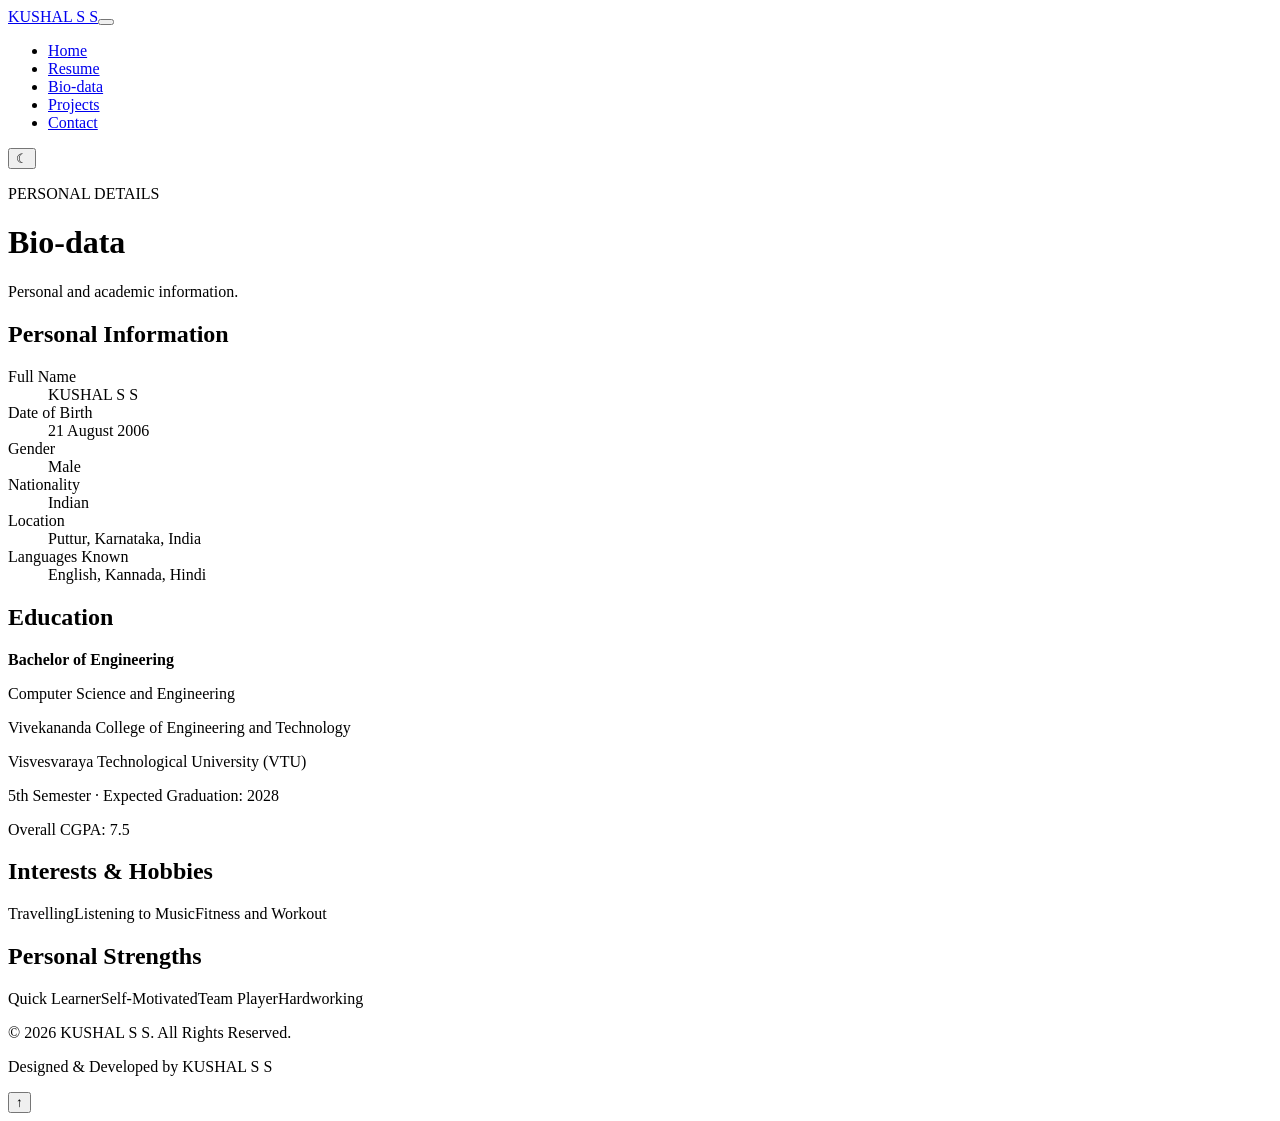
==== biodata.html @ a92ab9f3 "Add files via upload" ====
<!DOCTYPE html>
<html lang="en"><head><meta charset="UTF-8"><meta name="viewport" content="width=device-width, initial-scale=1.0"><meta name="description" content="Personal bio-data of Kushal S S."><title>Bio-data | Kushal S S</title><link rel="preconnect" href="https://fonts.googleapis.com"><link rel="preconnect" href="https://fonts.gstatic.com" crossorigin><link href="https://fonts.googleapis.com/css2?family=Inter:wght@400;500;600;700;800&display=swap" rel="stylesheet"><link rel="stylesheet" href="css/style.css"><script src="https://code.jquery.com/jquery-3.7.1.min.js"></script><script defer src="js/script.js"></script></head>
<body><header class="site-header"><nav class="navbar container" aria-label="Main navigation"><a class="brand" href="index.html">KUSHAL S S</a><button class="menu-toggle" aria-label="Open navigation menu" aria-expanded="false"><span></span><span></span><span></span></button><ul class="nav-links"><li><a href="index.html">Home</a></li><li><a href="resume.html">Resume</a></li><li><a class="active" href="biodata.html">Bio-data</a></li><li><a href="projects.html">Projects</a></li><li><a href="contact.html">Contact</a></li></ul><button class="theme-toggle" type="button" aria-label="Toggle light and dark theme">☾</button></nav></header>
<main class="section container"><div class="page-heading reveal"><p class="eyebrow">PERSONAL DETAILS</p><h1>Bio-data</h1><p>Personal and academic information.</p></div>
<div class="bio-layout"><section class="content-card reveal"><h2>Personal Information</h2><dl class="bio-list"><div><dt>Full Name</dt><dd>KUSHAL S S</dd></div><div><dt>Date of Birth</dt><dd>21 August 2006</dd></div><div><dt>Gender</dt><dd>Male</dd></div><div><dt>Nationality</dt><dd>Indian</dd></div><div><dt>Location</dt><dd>Puttur, Karnataka, India</dd></div><div><dt>Languages Known</dt><dd>English, Kannada, Hindi</dd></div></dl></section>
<section class="content-card reveal"><h2>Education</h2><div class="timeline-item"><span class="timeline-dot"></span><strong>Bachelor of Engineering</strong><p>Computer Science and Engineering</p><p>Vivekananda College of Engineering and Technology</p><p>Visvesvaraya Technological University (VTU)</p><p>5th Semester · Expected Graduation: 2028</p><p>Overall CGPA: 7.5</p></div></section>
<section class="content-card reveal"><h2>Interests &amp; Hobbies</h2><div class="tag-list"><span>Travelling</span><span>Listening to Music</span><span>Fitness and Workout</span></div></section>
<section class="content-card reveal"><h2>Personal Strengths</h2><div class="tag-list"><span>Quick Learner</span><span>Self-Motivated</span><span>Team Player</span><span>Hardworking</span></div></section></div>
</main><footer class="site-footer"><div class="container footer-inner"><p>© 2026 KUSHAL S S. All Rights Reserved.</p><p>Designed &amp; Developed by KUSHAL S S</p></div></footer><button class="back-to-top" aria-label="Back to top">↑</button></body></html>
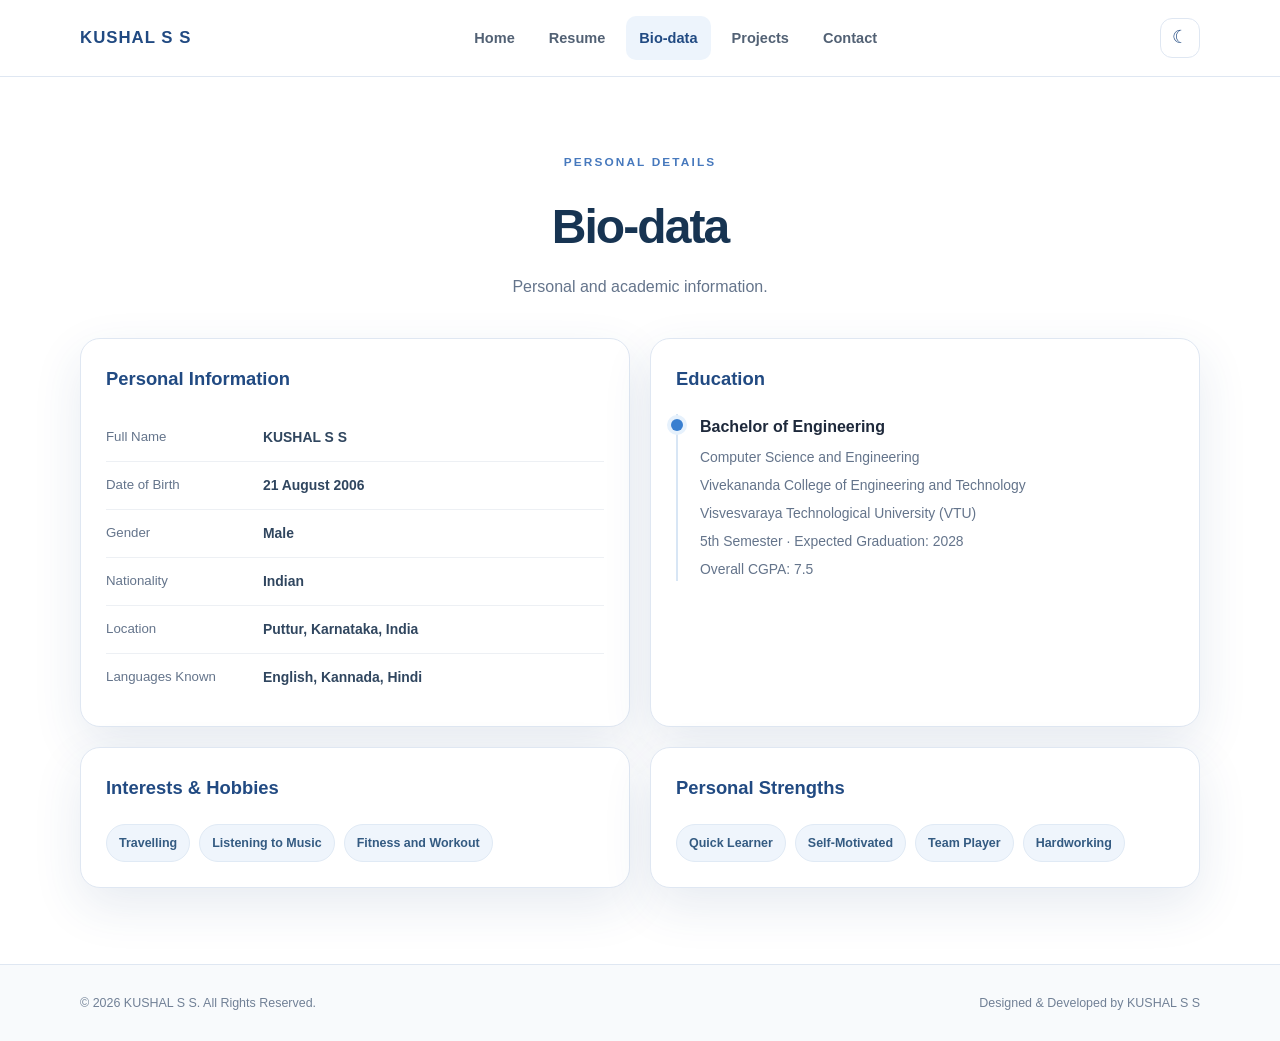
==== commit 809abeaf: "Update biodata.html" ====
--- a/biodata.html
+++ b/biodata.html
@@ -1,9 +1,198 @@
 <!DOCTYPE html>
-<html lang="en"><head><meta charset="UTF-8"><meta name="viewport" content="width=device-width, initial-scale=1.0"><meta name="description" content="Personal bio-data of Kushal S S."><title>Bio-data | Kushal S S</title><link rel="preconnect" href="https://fonts.googleapis.com"><link rel="preconnect" href="https://fonts.gstatic.com" crossorigin><link href="https://fonts.googleapis.com/css2?family=Inter:wght@400;500;600;700;800&display=swap" rel="stylesheet"><link rel="stylesheet" href="css/style.css"><script src="https://code.jquery.com/jquery-3.7.1.min.js"></script><script defer src="js/script.js"></script></head>
-<body><header class="site-header"><nav class="navbar container" aria-label="Main navigation"><a class="brand" href="index.html">KUSHAL S S</a><button class="menu-toggle" aria-label="Open navigation menu" aria-expanded="false"><span></span><span></span><span></span></button><ul class="nav-links"><li><a href="index.html">Home</a></li><li><a href="resume.html">Resume</a></li><li><a class="active" href="biodata.html">Bio-data</a></li><li><a href="projects.html">Projects</a></li><li><a href="contact.html">Contact</a></li></ul><button class="theme-toggle" type="button" aria-label="Toggle light and dark theme">☾</button></nav></header>
-<main class="section container"><div class="page-heading reveal"><p class="eyebrow">PERSONAL DETAILS</p><h1>Bio-data</h1><p>Personal and academic information.</p></div>
-<div class="bio-layout"><section class="content-card reveal"><h2>Personal Information</h2><dl class="bio-list"><div><dt>Full Name</dt><dd>KUSHAL S S</dd></div><div><dt>Date of Birth</dt><dd>21 August 2006</dd></div><div><dt>Gender</dt><dd>Male</dd></div><div><dt>Nationality</dt><dd>Indian</dd></div><div><dt>Location</dt><dd>Puttur, Karnataka, India</dd></div><div><dt>Languages Known</dt><dd>English, Kannada, Hindi</dd></div></dl></section>
-<section class="content-card reveal"><h2>Education</h2><div class="timeline-item"><span class="timeline-dot"></span><strong>Bachelor of Engineering</strong><p>Computer Science and Engineering</p><p>Vivekananda College of Engineering and Technology</p><p>Visvesvaraya Technological University (VTU)</p><p>5th Semester · Expected Graduation: 2028</p><p>Overall CGPA: 7.5</p></div></section>
-<section class="content-card reveal"><h2>Interests &amp; Hobbies</h2><div class="tag-list"><span>Travelling</span><span>Listening to Music</span><span>Fitness and Workout</span></div></section>
-<section class="content-card reveal"><h2>Personal Strengths</h2><div class="tag-list"><span>Quick Learner</span><span>Self-Motivated</span><span>Team Player</span><span>Hardworking</span></div></section></div>
-</main><footer class="site-footer"><div class="container footer-inner"><p>© 2026 KUSHAL S S. All Rights Reserved.</p><p>Designed &amp; Developed by KUSHAL S S</p></div></footer><button class="back-to-top" aria-label="Back to top">↑</button></body></html>
+<html lang="en">
+
+<head>
+  <meta charset="UTF-8">
+  <meta name="viewport" content="width=device-width, initial-scale=1.0">
+  <meta name="description" content="Personal bio-data of Kushal S S.">
+
+  <title>Bio-data | Kushal S S</title>
+
+  <link rel="preconnect" href="https://fonts.googleapis.com">
+  <link rel="preconnect" href="https://fonts.gstatic.com" crossorigin>
+
+  <link href="https://fonts.googleapis.com/css2?family=Inter:wght@400;500;600;700;800&display=swap" rel="stylesheet">
+
+  <!-- Correct CSS path -->
+  <link rel="stylesheet" href="style.css">
+
+  <script src="https://code.jquery.com/jquery-3.7.1.min.js"></script>
+
+  <!-- Correct JavaScript path -->
+  <script defer src="script.js"></script>
+
+</head>
+
+<body>
+
+  <header class="site-header">
+
+    <nav class="navbar container" aria-label="Main navigation">
+
+      <a class="brand" href="index.html">KUSHAL S S</a>
+
+      <button class="menu-toggle" aria-label="Open navigation menu" aria-expanded="false">
+        <span></span>
+        <span></span>
+        <span></span>
+      </button>
+
+      <ul class="nav-links">
+        <li><a href="index.html">Home</a></li>
+        <li><a href="resume.html">Resume</a></li>
+        <li><a class="active" href="biodata.html">Bio-data</a></li>
+        <li><a href="projects.html">Projects</a></li>
+        <li><a href="contact.html">Contact</a></li>
+      </ul>
+
+      <button class="theme-toggle" type="button" aria-label="Toggle light and dark theme">
+        ☾
+      </button>
+
+    </nav>
+
+  </header>
+
+  <main class="section container">
+
+    <div class="page-heading reveal">
+
+      <p class="eyebrow">PERSONAL DETAILS</p>
+
+      <h1>Bio-data</h1>
+
+      <p>Personal and academic information.</p>
+
+    </div>
+
+    <div class="bio-layout">
+
+      <!-- Personal Information -->
+
+      <section class="content-card reveal">
+
+        <h2>Personal Information</h2>
+
+        <dl class="bio-list">
+
+          <div>
+            <dt>Full Name</dt>
+            <dd>KUSHAL S S</dd>
+          </div>
+
+          <div>
+            <dt>Date of Birth</dt>
+            <dd>21 August 2006</dd>
+          </div>
+
+          <div>
+            <dt>Gender</dt>
+            <dd>Male</dd>
+          </div>
+
+          <div>
+            <dt>Nationality</dt>
+            <dd>Indian</dd>
+          </div>
+
+          <div>
+            <dt>Location</dt>
+            <dd>Puttur, Karnataka, India</dd>
+          </div>
+
+          <div>
+            <dt>Languages Known</dt>
+            <dd>English, Kannada, Hindi</dd>
+          </div>
+
+        </dl>
+
+      </section>
+
+      <!-- Education -->
+
+      <section class="content-card reveal">
+
+        <h2>Education</h2>
+
+        <div class="timeline-item">
+
+          <span class="timeline-dot"></span>
+
+          <strong>Bachelor of Engineering</strong>
+
+          <p>Computer Science and Engineering</p>
+
+          <p>Vivekananda College of Engineering and Technology</p>
+
+          <p>Visvesvaraya Technological University (VTU)</p>
+
+          <p>5th Semester · Expected Graduation: 2028</p>
+
+          <p>Overall CGPA: 7.5</p>
+
+        </div>
+
+      </section>
+
+      <!-- Interests and Hobbies -->
+
+      <section class="content-card reveal">
+
+        <h2>Interests &amp; Hobbies</h2>
+
+        <div class="tag-list">
+
+          <span>Travelling</span>
+
+          <span>Listening to Music</span>
+
+          <span>Fitness and Workout</span>
+
+        </div>
+
+      </section>
+
+      <!-- Personal Strengths -->
+
+      <section class="content-card reveal">
+
+        <h2>Personal Strengths</h2>
+
+        <div class="tag-list">
+
+          <span>Quick Learner</span>
+
+          <span>Self-Motivated</span>
+
+          <span>Team Player</span>
+
+          <span>Hardworking</span>
+
+        </div>
+
+      </section>
+
+    </div>
+
+  </main>
+
+  <footer class="site-footer">
+
+    <div class="container footer-inner">
+
+      <p>© 2026 KUSHAL S S. All Rights Reserved.</p>
+
+      <p>Designed &amp; Developed by KUSHAL S S</p>
+
+    </div>
+
+  </footer>
+
+  <button class="back-to-top" aria-label="Back to top">
+    ↑
+  </button>
+
+</body>
+
+</html
--- a/style.css
+++ b/style.css
@@ -0,0 +1,26 @@
+/* Kushal S S Portfolio — shared styles */
+:root{--navy:#214a82;--navy-deep:#17365f;--blue:#397fd0;--ink:#1e293b;--muted:#64748b;--line:#dfe7f2;--surface:#fff;--soft:#f2f6ff;--accent:#dcecff;--violet:#7657c8;--teal:#1d9b9a;--coral:#ef8b72;--shadow:0 18px 50px rgba(36,70,125,.11);--radius:20px}
+*{box-sizing:border-box}html{scroll-behavior:smooth}body{margin:0;font-family:Inter,Arial,sans-serif;color:var(--ink);background:var(--surface);line-height:1.65}a{color:inherit;text-decoration:none}button,input,textarea{font:inherit}.container{width:min(1120px,calc(100% - 40px));margin-inline:auto}
+.site-header{position:sticky;top:0;z-index:100;background:rgba(255,255,255,.94);backdrop-filter:blur(14px);border-bottom:1px solid var(--line)}.navbar{min-height:76px;display:flex;align-items:center;justify-content:space-between;gap:24px}.brand{font-weight:800;letter-spacing:.06em;color:var(--navy);font-size:1.05rem;white-space:nowrap}.nav-links{display:flex;align-items:center;gap:8px;list-style:none;padding:0;margin:0}.nav-links a{display:block;padding:10px 13px;color:#526174;font-size:.91rem;font-weight:600;border-radius:10px;transition:.2s}.nav-links a:hover,.nav-links a.active{color:var(--navy);background:#edf4fc}.theme-toggle,.menu-toggle{border:1px solid var(--line);background:#fff;color:var(--navy);width:40px;height:40px;border-radius:12px;cursor:pointer;font-size:1.1rem}.menu-toggle{display:none;flex-direction:column;justify-content:center;align-items:center;gap:5px}.menu-toggle span{width:18px;height:2px;background:var(--navy);display:block;border-radius:4px}
+.hero{min-height:610px;display:grid;grid-template-columns:1.25fr .75fr;align-items:center;gap:60px;padding-block:76px;position:relative}.hero:before{content:"";position:absolute;z-index:-1;left:-9vw;top:35px;width:42vw;height:430px;background:radial-gradient(ellipse,rgba(91,145,220,.13),rgba(91,145,220,0) 70%);pointer-events:none}.eyebrow{font-size:.74rem;font-weight:800;letter-spacing:.18em;color:var(--blue);margin:0 0 14px}.hero h1{font-size:clamp(2.5rem,5vw,4.5rem);line-height:1.08;letter-spacing:-.055em;margin:0 0 14px;color:#142d4c}.hero h1 span{display:block;color:var(--navy)}.hero h2{font-size:1.2rem;color:#405873;margin:0 0 18px;font-weight:650}.hero-text{max-width:610px;color:var(--muted);font-size:1.04rem}.hero-actions{display:flex;align-items:center;gap:13px;flex-wrap:wrap;margin-top:30px}.button{display:inline-flex;align-items:center;justify-content:center;gap:9px;padding:12px 19px;border-radius:11px;font-weight:700;font-size:.9rem;border:1px solid transparent;cursor:pointer;transition:transform .2s,box-shadow .2s,background .2s}.button:hover{transform:translateY(-3px);box-shadow:0 10px 24px rgba(23,59,103,.15)}.button-primary{background:var(--navy);color:#fff}.button-outline{border-color:#cbd8e7;color:var(--navy);background:#fff}.button-light{background:#fff;color:var(--navy)}.text-link{font-weight:700;color:var(--navy);padding:10px}.hero-meta{display:flex;flex-wrap:wrap;gap:22px;margin-top:35px;color:#63758a;font-size:.84rem}.hero-meta a{color:var(--navy)}.hero-photo-wrap{justify-self:center;text-align:center}.photo-ring{width:min(330px,70vw);aspect-ratio:1;border-radius:50%;padding:10px;background:linear-gradient(135deg,#5b9ce5 0%,#8b70d6 48%,#ef9a82 100%);box-shadow:0 24px 55px rgba(72,103,169,.24)}.photo-ring img{width:100%;height:100%;object-fit:cover;object-position:center 35%;border-radius:50%;border:5px solid white}.photo-caption{display:inline-block;margin-top:18px;padding:8px 15px;border-radius:30px;background:linear-gradient(90deg,#edf4ff,#f3efff);color:var(--navy);font-size:.78rem;font-weight:700}
+.section{padding-block:76px}.section-soft{background:var(--soft);padding-block:35px}.fact-grid{display:grid;grid-template-columns:repeat(4,1fr);gap:16px}.fact-card{background:#fff;border:1px solid var(--line);padding:21px;border-radius:16px;display:grid;gap:3px;box-shadow:0 8px 22px rgba(25,55,88,.045);border-top:3px solid #78a8e3}.fact-card:nth-child(2){border-top-color:#9278d7}.fact-card:nth-child(3){border-top-color:#56aaa7}.fact-card:nth-child(4){border-top-color:#ed9a7e}.fact-icon{font-size:1.25rem}.fact-card strong{color:var(--navy);font-size:1.05rem}.fact-card span:last-child{font-size:.78rem;color:var(--muted)}.section-heading,.page-heading{text-align:center;max-width:680px;margin:0 auto 42px}.section-heading h2,.page-heading h1{font-size:clamp(2rem,4vw,3rem);letter-spacing:-.04em;color:#173452;margin:0 0 8px}.section-heading>p:last-child,.page-heading>p:not(.eyebrow){color:var(--muted);margin:0}.skill-preview-grid{display:grid;grid-template-columns:repeat(3,1fr);gap:18px}.skill-card,.content-card{padding:25px;border:1px solid var(--line);border-radius:var(--radius);background:#fff;box-shadow:var(--shadow)}.skill-card-top{display:flex;align-items:center;gap:13px}.skill-card h3{margin:0;color:var(--navy)}.skill-card p{color:var(--muted);font-size:.91rem}.skill-symbol{width:42px;height:42px;display:grid;place-items:center;background:linear-gradient(135deg,#e6f1ff,#f0eaff);color:#315f9b;border-radius:12px;font-weight:800}.level-pill,.status-pill{display:inline-flex;align-items:center;padding:5px 10px;border-radius:30px;background:#edf5ff;color:#245b91;font-size:.72rem;font-weight:750}.center-action{text-align:center;margin-top:28px}.cta-section{background:linear-gradient(115deg,#214a82 0%,#426fc0 52%,#7657c8 100%);color:white;padding:48px 0;position:relative;overflow:hidden}.cta-section:after{content:"";position:absolute;width:280px;height:280px;border:1px solid rgba(255,255,255,.18);border-radius:50%;right:8%;top:-150px;box-shadow:0 0 0 35px rgba(255,255,255,.04),0 0 0 75px rgba(255,255,255,.035)}.cta-inner{position:relative;z-index:1}.cta-inner{display:flex;align-items:center;justify-content:space-between;gap:24px}.cta-inner .eyebrow{color:#c5ddf7}.cta-inner h2{font-size:1.8rem;margin:0}.cta-inner p:last-child{margin:4px 0 0;color:#d5e4f4}
+.site-footer{border-top:1px solid var(--line);background:#f8fafc}.footer-inner{min-height:76px;display:flex;align-items:center;justify-content:space-between;gap:18px;color:#718096;font-size:.78rem}.footer-inner p{margin:0}
+.page-heading{margin-bottom:38px}.page-heading .button{margin-top:22px}.resume-sheet{max-width:880px;margin:auto;padding:clamp(24px,5vw,55px);border:1px solid var(--line);border-radius:8px;background:white;box-shadow:var(--shadow);color:#27364a}.resume-header{display:flex;justify-content:space-between;gap:25px;padding-bottom:24px;border-bottom:2px solid var(--navy)}.resume-header h2{font-size:2rem;letter-spacing:.04em;color:var(--navy);margin:0}.resume-role{margin:3px 0;color:#526b85;font-weight:650}.resume-contact{display:grid;text-align:right;align-content:center;font-size:.8rem;color:#526174}.resume-contact a{color:#245f9d}.resume-section{padding:20px 0 5px;border-bottom:1px solid #e8edf3}.resume-section:last-child{border:0}.resume-section h3{font-size:.92rem;text-transform:uppercase;letter-spacing:.12em;color:var(--navy);margin:0 0 11px}.resume-section p,.resume-item{font-size:.88rem;color:#526174;margin:5px 0}.resume-item p{margin:5px 0}.item-heading{display:flex;justify-content:space-between;gap:12px;color:#263b54}.item-heading span{font-size:.78rem;color:#52749b;font-weight:700;white-space:nowrap}.resume-item ul{margin:7px 0;padding-left:20px}.resume-skill-groups{display:grid;grid-template-columns:1fr 1fr;gap:14px}.resume-skill-groups>div{padding:13px;background:#f7f9fc;border-radius:10px}.resume-skill-groups strong{color:#2a4059;font-size:.86rem}.resume-skill-groups p{margin:4px 0}.note-box{max-width:880px;margin:20px auto 0;padding:14px 18px;border-radius:12px;background:#edf5ff;color:#365b82;font-size:.84rem}
+.bio-layout{display:grid;grid-template-columns:1fr 1fr;gap:20px}.content-card h2{font-size:1.15rem;color:var(--navy);margin:0 0 20px}.bio-list{margin:0}.bio-list div{display:grid;grid-template-columns:145px 1fr;gap:12px;padding:12px 0;border-bottom:1px solid #edf0f4}.bio-list div:last-child{border:0}.bio-list dt{font-size:.83rem;color:var(--muted)}.bio-list dd{margin:0;font-weight:650;color:#30465f;font-size:.87rem}.timeline-item{position:relative;padding-left:22px;border-left:2px solid #d8e6f5}.timeline-item p{margin:5px 0;color:var(--muted);font-size:.87rem}.timeline-dot{position:absolute;left:-7px;top:5px;width:12px;height:12px;border-radius:50%;background:var(--blue);box-shadow:0 0 0 4px #e6f1fc}.tag-list{display:flex;flex-wrap:wrap;gap:9px}.tag-list span{padding:8px 12px;background:#eff5fc;border:1px solid #e0eaf5;color:#345b82;border-radius:30px;font-size:.78rem;font-weight:650}
+.project-card{max-width:900px;margin:auto;display:grid;grid-template-columns:90px 1fr;gap:24px;padding:32px;border:1px solid var(--line);border-radius:var(--radius);box-shadow:var(--shadow);background:linear-gradient(135deg,#fff 0%,#f8faff 100%);border-top:4px solid #6c8fd0}.project-number{font-size:2.4rem;font-weight:800;color:#d5e4f4}.project-topline{display:flex;justify-content:space-between;align-items:center;gap:10px;flex-wrap:wrap}.status-pill{background:#fff7e8;color:#94611a}.status-dot{width:7px;height:7px;border-radius:50%;background:#e7a12d;margin-right:7px}.project-type{font-size:.75rem;color:var(--muted);font-weight:650}.project-content h2{font-size:1.6rem;color:var(--navy);margin:15px 0 9px}.project-content>p{color:var(--muted);font-size:.92rem}.project-foot{display:flex;justify-content:space-between;gap:15px;border-top:1px solid var(--line);padding-top:15px;margin-top:22px;color:#718096;font-size:.77rem}.empty-project-note{display:flex;align-items:center;justify-content:center;gap:12px;color:#7b8ca0;margin:32px auto 0}.empty-project-note span{color:#4d82b8}
+.contact-layout{display:grid;grid-template-columns:.8fr 1.2fr;gap:20px;align-items:start}.contact-info{display:grid;gap:12px}.contact-row{display:flex;align-items:center;gap:13px;padding:13px 0;border-bottom:1px solid #edf0f4}.contact-row:last-child{border:0}.contact-icon{width:42px;height:42px;display:grid;place-items:center;background:linear-gradient(135deg,#e4f0ff,#eee9ff);border-radius:12px;color:var(--navy);font-weight:800}.contact-row span:last-child{display:grid}.contact-row small{color:var(--muted);font-size:.75rem}.contact-row strong{font-size:.86rem;color:#2e4763;overflow-wrap:anywhere}.form-intro{font-size:.83rem;color:var(--muted);margin-top:-12px}.contact-form{display:grid;gap:9px}.contact-form label{font-size:.8rem;font-weight:700;color:#3b526b;margin-top:6px}.contact-form input,.contact-form textarea{width:100%;border:1px solid #dce4ed;border-radius:10px;padding:12px 13px;background:#fbfcfe;color:var(--ink);outline:none}.contact-form input:focus,.contact-form textarea:focus{border-color:#6b9ccc;box-shadow:0 0 0 3px #e8f2fc}.contact-form textarea{resize:vertical}.contact-form .button{margin-top:9px;justify-self:start}.form-status{font-size:.78rem;color:#63758a;margin:3px 0 0}.back-to-top{position:fixed;right:22px;bottom:22px;width:44px;height:44px;border:0;border-radius:14px;background:var(--navy);color:white;font-size:1.25rem;box-shadow:0 8px 22px rgba(23,59,103,.25);cursor:pointer;opacity:0;visibility:hidden;transform:translateY(10px);transition:.25s;z-index:80}.back-to-top.visible{opacity:1;visibility:visible;transform:translateY(0)}
+.reveal{opacity:0;transform:translateY(18px);transition:opacity .65s ease,transform .65s ease}.reveal.is-visible{opacity:1;transform:translateY(0)}
+/* Dark mode is optional and user-controlled; light mode remains the default. */
+body.dark-theme{--ink:#e5edf7;--muted:#a9b8ca;--line:#2c4058;--surface:#101d2d;--soft:#15253a;background:#101d2d;color:#e5edf7}body.dark-theme .site-header{background:rgba(16,29,45,.95)}body.dark-theme .brand,body.dark-theme .nav-links a.active,body.dark-theme .nav-links a:hover,body.dark-theme .section-heading h2,body.dark-theme .page-heading h1,body.dark-theme .hero h1,body.dark-theme .hero h2,body.dark-theme .hero h1 span{color:#d8eaff}body.dark-theme .nav-links a{color:#a9b8ca}body.dark-theme .theme-toggle,body.dark-theme .menu-toggle,body.dark-theme .button-outline,body.dark-theme .fact-card,body.dark-theme .skill-card,body.dark-theme .content-card,body.dark-theme .project-card,body.dark-theme .resume-sheet{background:#172a40;color:#e5edf7;border-color:#30465f}body.dark-theme .fact-card strong,body.dark-theme .skill-card h3,body.dark-theme .content-card h2,body.dark-theme .project-content h2{color:#d8eaff}body.dark-theme .site-footer{background:#132238}body.dark-theme .resume-sheet{color:#e5edf7}body.dark-theme .resume-section p,body.dark-theme .resume-item,body.dark-theme .resume-contact,body.dark-theme .bio-list dd,body.dark-theme .contact-row strong{color:#c0cede}body.dark-theme .resume-skill-groups>div,body.dark-theme .contact-form input,body.dark-theme .contact-form textarea{background:#20354d;color:#e5edf7;border-color:#3b526b}body.dark-theme .photo-caption{background:#20354d;color:#d8eaff}
+@media(max-width:850px){.navbar{gap:12px}.menu-toggle{display:flex;order:3}.theme-toggle{order:2;margin-left:auto}.nav-links{display:none;position:absolute;top:75px;left:0;right:0;background:var(--surface);padding:14px 20px 20px;border-bottom:1px solid var(--line);box-shadow:0 14px 20px rgba(20,40,60,.08);flex-direction:column;align-items:stretch}.nav-links.open{display:flex}.nav-links a{padding:12px}.hero{gap:30px;min-height:auto;padding-block:65px}.fact-grid{grid-template-columns:repeat(2,1fr)}}
+@media(max-width:650px){.container{width:min(100% - 30px,1120px)}.hero{grid-template-columns:1fr;text-align:center;padding-block:52px 45px;gap:35px}.hero-copy{order:2}.hero-photo-wrap{order:1}.photo-ring{width:230px}.hero-actions,.hero-meta{justify-content:center}.hero h1{font-size:2.75rem}.hero h2{font-size:1.05rem}.hero-text{font-size:.94rem}.fact-grid,.skill-preview-grid,.bio-layout,.contact-layout{grid-template-columns:1fr}.section{padding-block:55px}.section-heading{margin-bottom:28px}.cta-inner{align-items:flex-start;flex-direction:column}.footer-inner{padding-block:18px;flex-direction:column;justify-content:center;text-align:center;gap:5px}.resume-header{flex-direction:column}.resume-contact{text-align:left}.resume-skill-groups{grid-template-columns:1fr}.bio-list div{grid-template-columns:120px 1fr}.project-card{grid-template-columns:1fr;padding:23px;gap:5px}.project-number{font-size:1.7rem}.project-foot{flex-direction:column;gap:4px}.page-heading{margin-bottom:30px}}
+@media(prefers-reduced-motion:reduce){html{scroll-behavior:auto}*,*::before,*::after{animation-duration:.01ms!important;transition-duration:.01ms!important}.reveal{opacity:1;transform:none}}
+@media print{.site-header,.site-footer,.back-to-top,.page-heading,.note-box{display:none!important}body{background:#fff;color:#111}.section{padding:0}.resume-sheet{box-shadow:none;border:0;padding:0;max-width:none}.resume-header h2,.resume-section h3{color:#173b67}.resume-section{break-inside:avoid}.resume-contact a{color:#333;text-decoration:none}@page{size:A4;margin:15mm}}
+
+/* Subtle colorful accents: polished rather than overly bright. */
+.hero h1 span{background:linear-gradient(90deg,#2f70b8,#7657c8);-webkit-background-clip:text;background-clip:text;color:transparent}
+.eyebrow{color:#4779bd}
+.skill-card:nth-child(1){border-top:3px solid #5b91d1}.skill-card:nth-child(2){border-top:3px solid #8b73cf}.skill-card:nth-child(3){border-top:3px solid #45a5a0}
+.button-primary{background:linear-gradient(110deg,#214a82,#397fd0);box-shadow:0 7px 18px rgba(48,104,174,.16)}
+.button-primary:hover{background:linear-gradient(110deg,#17365f,#7657c8)}
+.status-pill{background:#fff4e8;color:#9a6127}
